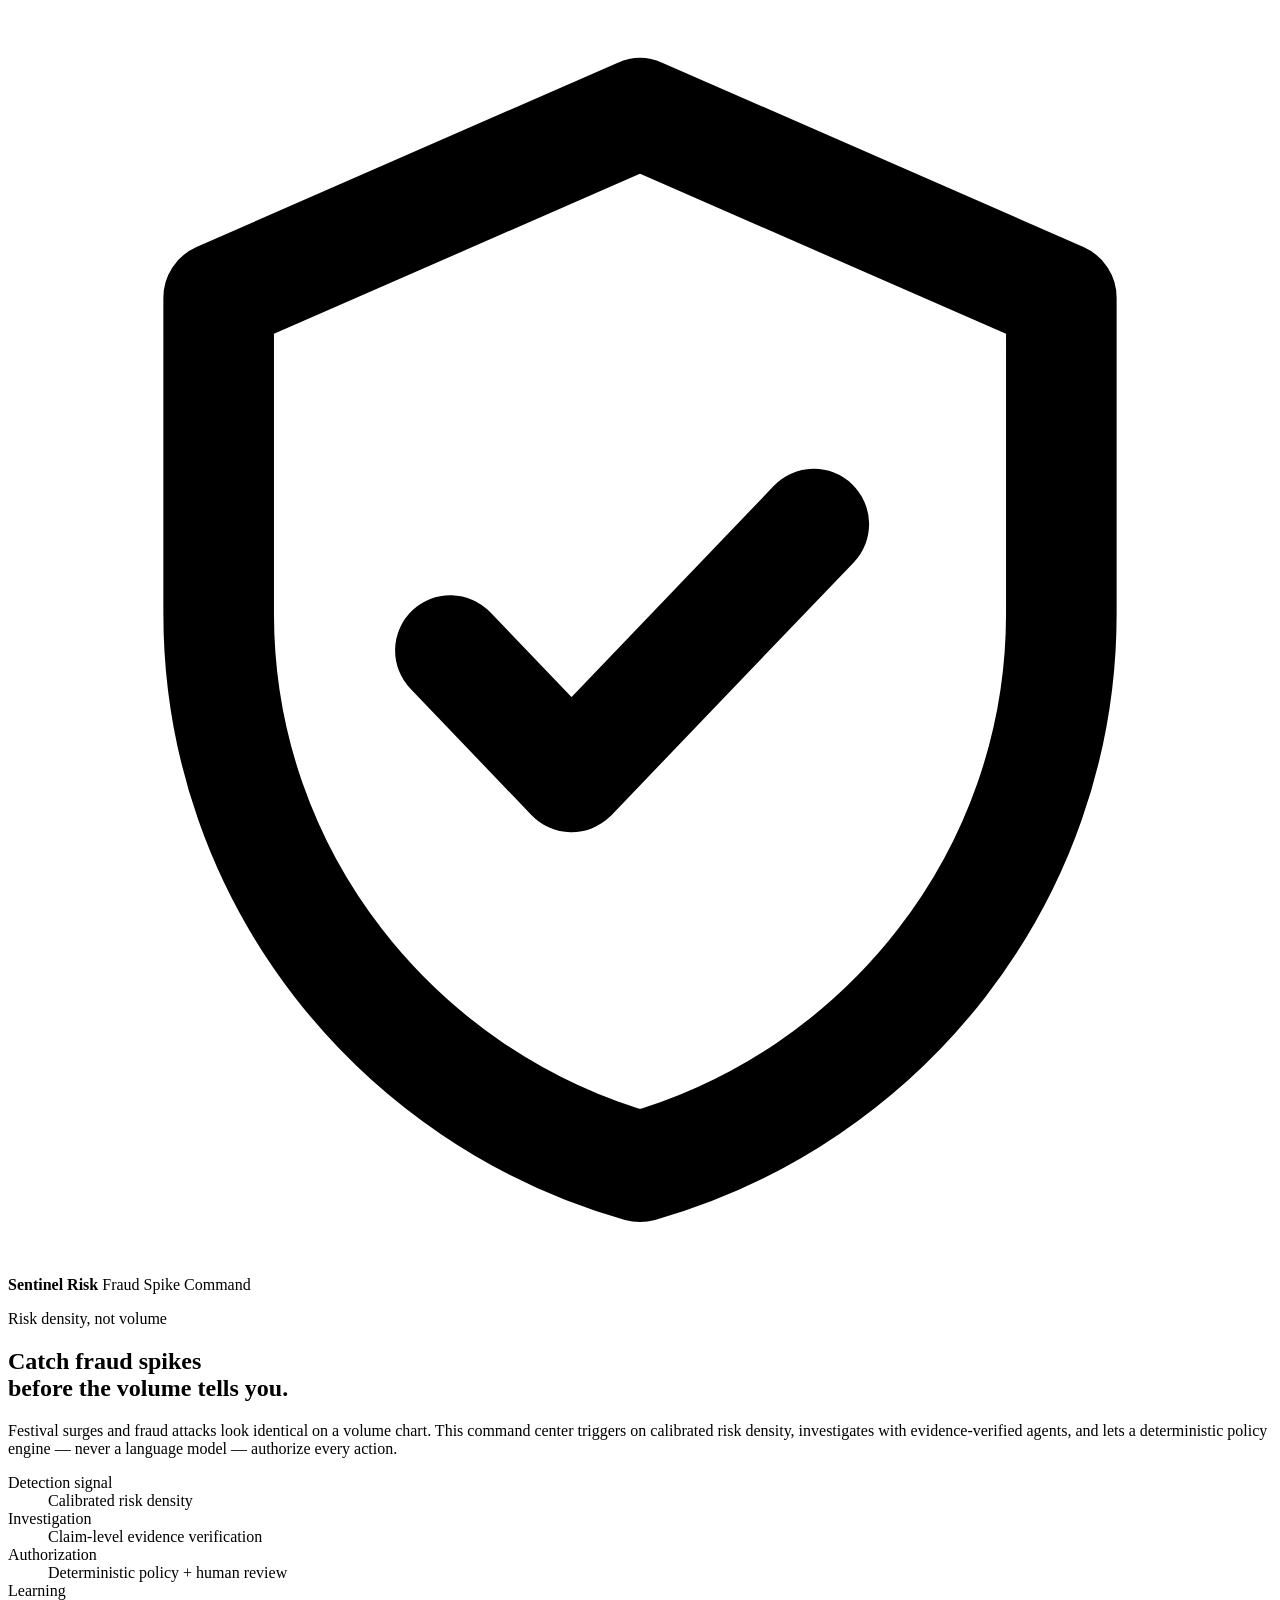
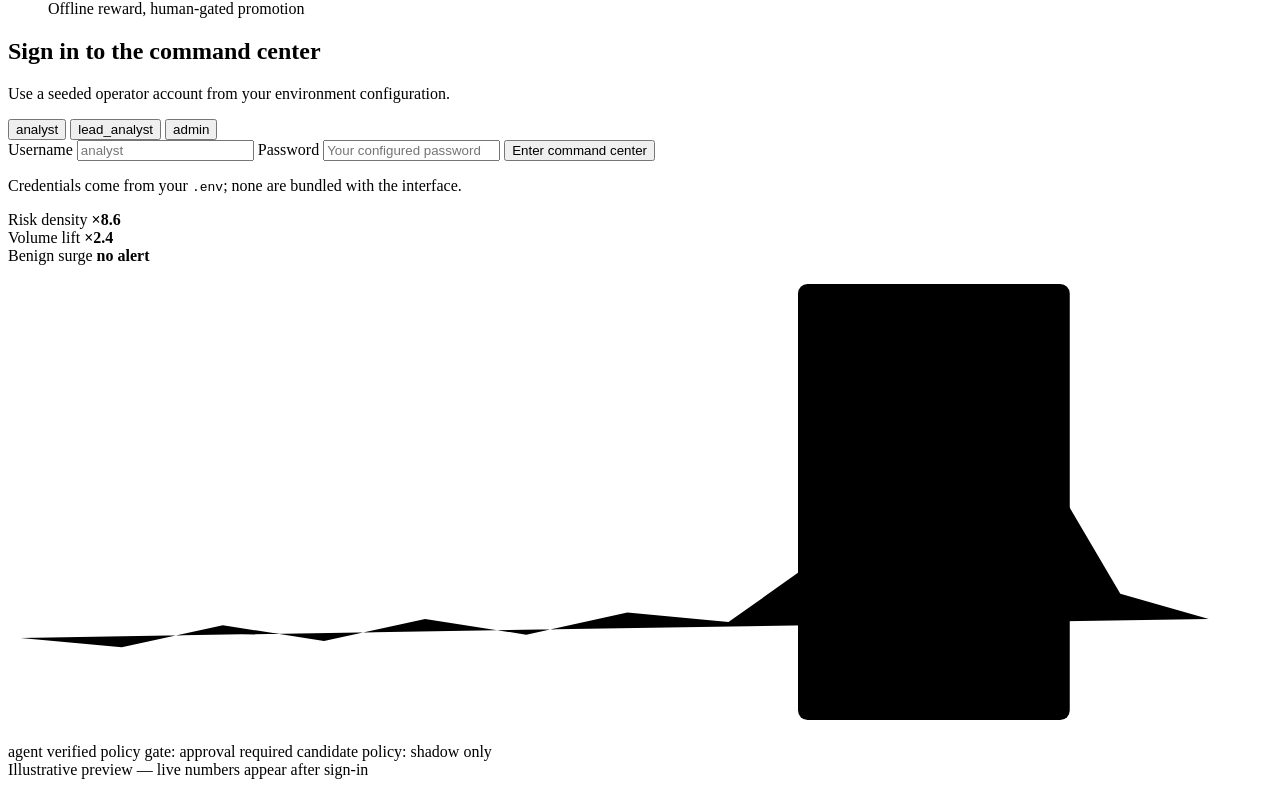
==== frontend/index.html @ 2f359bd4 "first commit" ====
<!doctype html>
<html lang="en">
  <head>
    <meta charset="utf-8" />
    <meta name="viewport" content="width=device-width, initial-scale=1" />
    <title>Sentinel Risk — Multi-Agentic Fraud Spike Detection</title>
    <meta
      name="description"
      content="Risk-density fraud spike detection with evidence-grounded multi-agent investigation and deterministic human-gated response."
    />
    <link rel="stylesheet" href="/css/variables.css" />
    <link rel="stylesheet" href="/css/animations.css" />
    <link rel="stylesheet" href="/css/main.css" />
  </head>
  <body>
    <div class="ambient" aria-hidden="true"></div>

    <main class="landing" id="main">
      <section class="landing__intro">
        <div class="landing__brand anim-fade">
          <span class="brand-mark" aria-hidden="true">
            <svg viewBox="0 0 24 24" fill="none" stroke="currentColor" stroke-width="2.1" stroke-linecap="round" stroke-linejoin="round">
              <path d="M12 2 4 5.5v6c0 5 3.4 9.2 8 10.5 4.6-1.3 8-5.5 8-10.5v-6L12 2Z" />
              <path d="m8.4 12.2 2.3 2.4 4.6-4.8" />
            </svg>
          </span>
          <span class="brand-text">
            <strong>Sentinel Risk</strong>
            <span>Fraud Spike Command</span>
          </span>
        </div>

        <p class="landing__pill anim-rise" style="animation-delay: 60ms">
          <span class="live-dot" aria-hidden="true"></span>
          Risk density, not volume
        </p>

        <h1 class="landing__title anim-rise" style="animation-delay: 110ms">
          Catch fraud spikes<br />
          <span class="grad">before the volume tells you.</span>
        </h1>

        <p class="landing__sub anim-rise" style="animation-delay: 170ms">
          Festival surges and fraud attacks look identical on a volume chart. This command center
          triggers on calibrated risk density, investigates with evidence-verified agents, and lets a
          deterministic policy engine — never a language model — authorize every action.
        </p>

        <dl class="landing__proof stagger">
          <div class="proof-item">
            <dt>Detection signal</dt>
            <dd>Calibrated risk density</dd>
          </div>
          <div class="proof-item">
            <dt>Investigation</dt>
            <dd>Claim-level evidence verification</dd>
          </div>
          <div class="proof-item">
            <dt>Authorization</dt>
            <dd>Deterministic policy + human review</dd>
          </div>
          <div class="proof-item">
            <dt>Learning</dt>
            <dd>Offline reward, human-gated promotion</dd>
          </div>
        </dl>

        <form class="login anim-rise" id="login-form" style="animation-delay: 220ms" novalidate>
          <h2>Sign in to the command center</h2>
          <p>Use a seeded operator account from your environment configuration.</p>

          <div class="login__role" role="group" aria-label="Quick role fill">
            <button type="button" class="role-chip" data-username="analyst" aria-pressed="false">
              analyst
            </button>
            <button type="button" class="role-chip" data-username="lead_analyst" aria-pressed="false">
              lead_analyst
            </button>
            <button type="button" class="role-chip" data-username="admin" aria-pressed="false">
              admin
            </button>
          </div>

          <label class="field">
            <span>Username</span>
            <input id="username" name="username" autocomplete="username" required placeholder="analyst" />
          </label>

          <label class="field">
            <span>Password</span>
            <input
              id="password"
              name="password"
              type="password"
              autocomplete="current-password"
              required
              placeholder="Your configured password"
            />
          </label>

          <button class="btn btn--primary btn--block" type="submit" id="login-submit">
            <span>Enter command center</span>
          </button>

          <p class="landing__note" id="login-status" role="status" aria-live="polite">
            Credentials come from your <code>.env</code>; none are bundled with the interface.
          </p>
        </form>
      </section>

      <section class="showcase" aria-label="Command center preview">
        <video
          id="demo-video"
          poster="/assets/images/preview-poster.svg"
          muted
          loop
          playsinline
          hidden
        >
          <source src="/assets/videos/demo.mp4" type="video/mp4" />
        </video>

        <div class="showcase__fallback" id="showcase-fallback">
          <div class="preview-row">
            <div class="preview-tile">
              <span>Risk density</span>
              <b>&times;8.6</b>
            </div>
            <div class="preview-tile">
              <span>Volume lift</span>
              <b>&times;2.4</b>
            </div>
            <div class="preview-tile">
              <span>Benign surge</span>
              <b>no alert</b>
            </div>
          </div>

          <div class="preview-chart">
            <svg viewBox="0 0 400 150" preserveAspectRatio="none" role="img" aria-label="Illustrative risk density trend with a shaded spike window">
              <rect class="preview-chart__spike" x="250" y="6" width="86" height="138" rx="3" />
              <path
                class="preview-line"
                d="M4 118 L36 121 L68 114 L100 119 L132 112 L164 117 L196 110 L228 113 L252 96 L268 62 L284 38 L300 30 L316 44 L332 70 L352 104 L380 112"
              />
            </svg>
          </div>

          <div class="preview-badges">
            <span class="preview-badge"><span class="live-dot" aria-hidden="true"></span>agent verified</span>
            <span class="preview-badge">policy gate: approval required</span>
            <span class="preview-badge">candidate policy: shadow only</span>
          </div>
        </div>

        <div class="showcase__bar">
          <span class="live-dot" aria-hidden="true"></span>
          <span id="showcase-caption">Illustrative preview — live numbers appear after sign-in</span>
        </div>
      </section>
    </main>

    <div class="toast-stack" id="toast-stack" aria-live="polite" aria-atomic="false"></div>

    <script type="module" src="/js/landing.js"></script>
  </body>
</html>
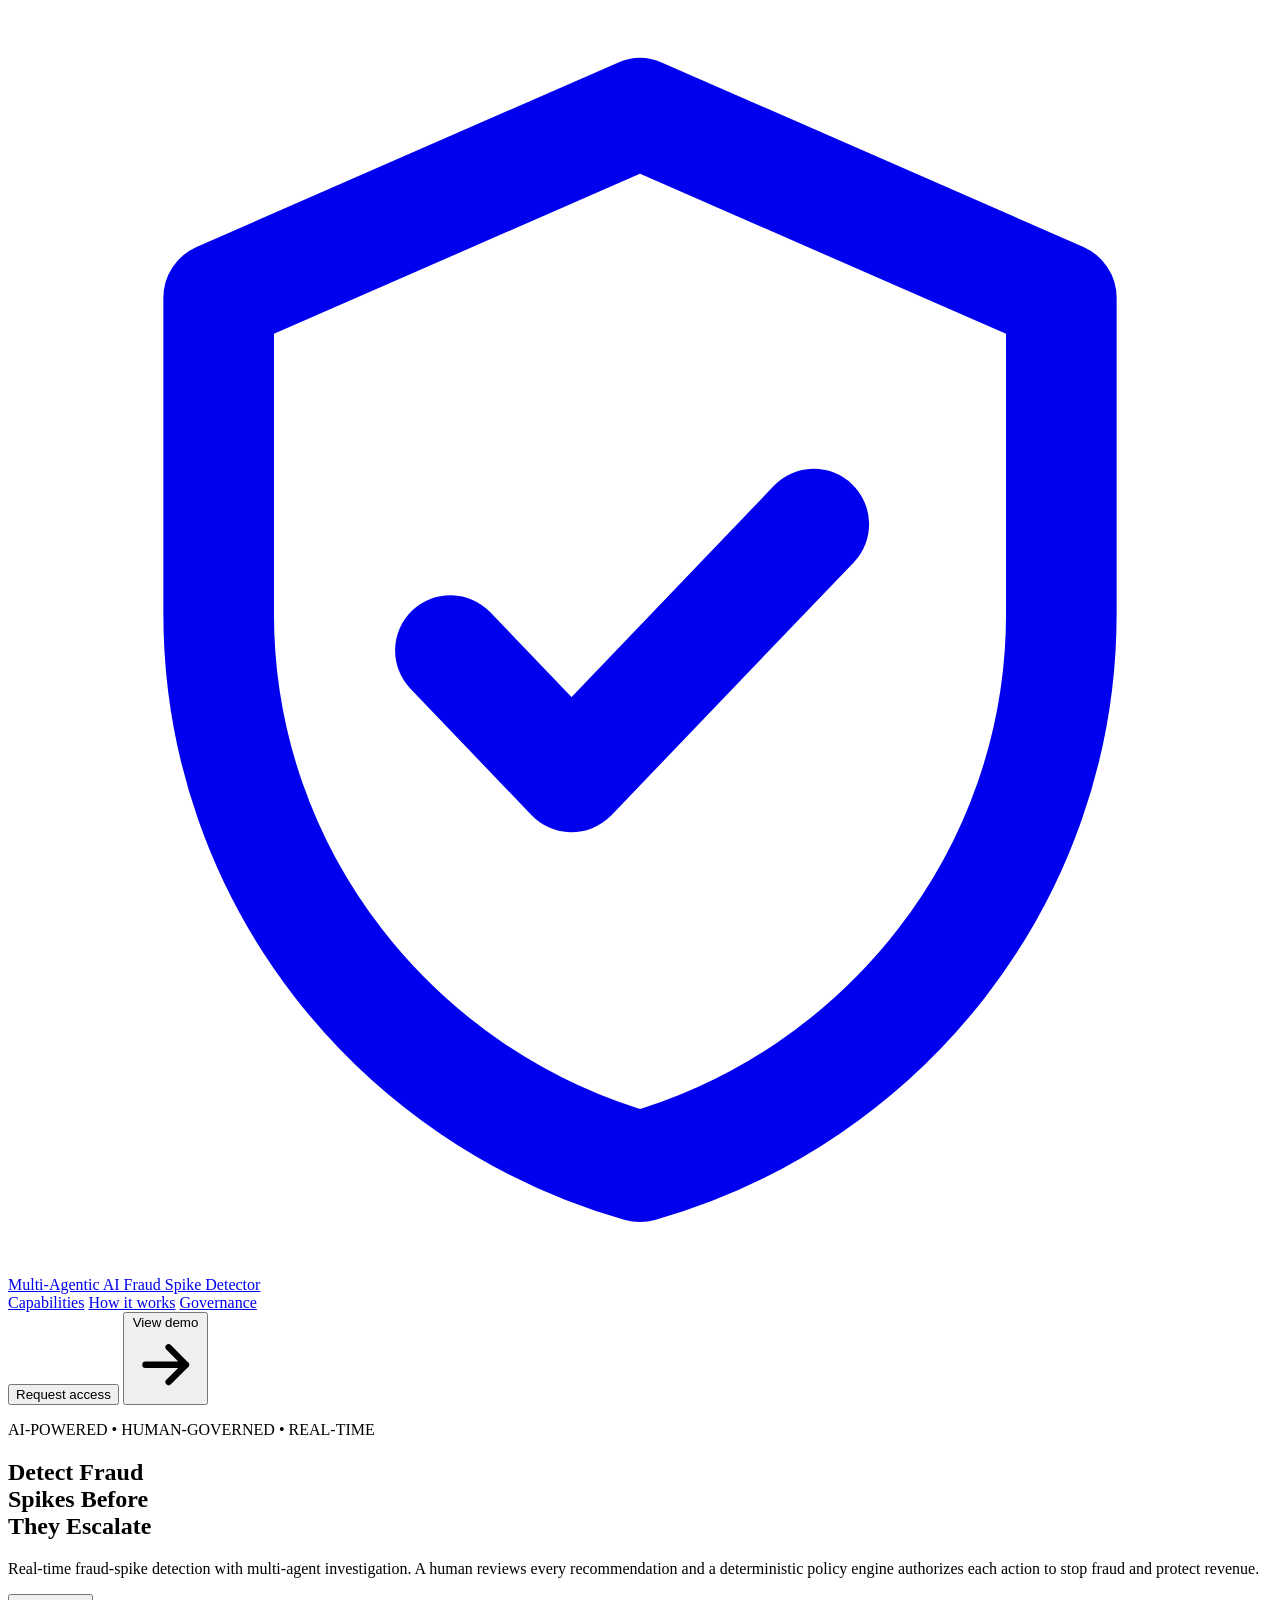
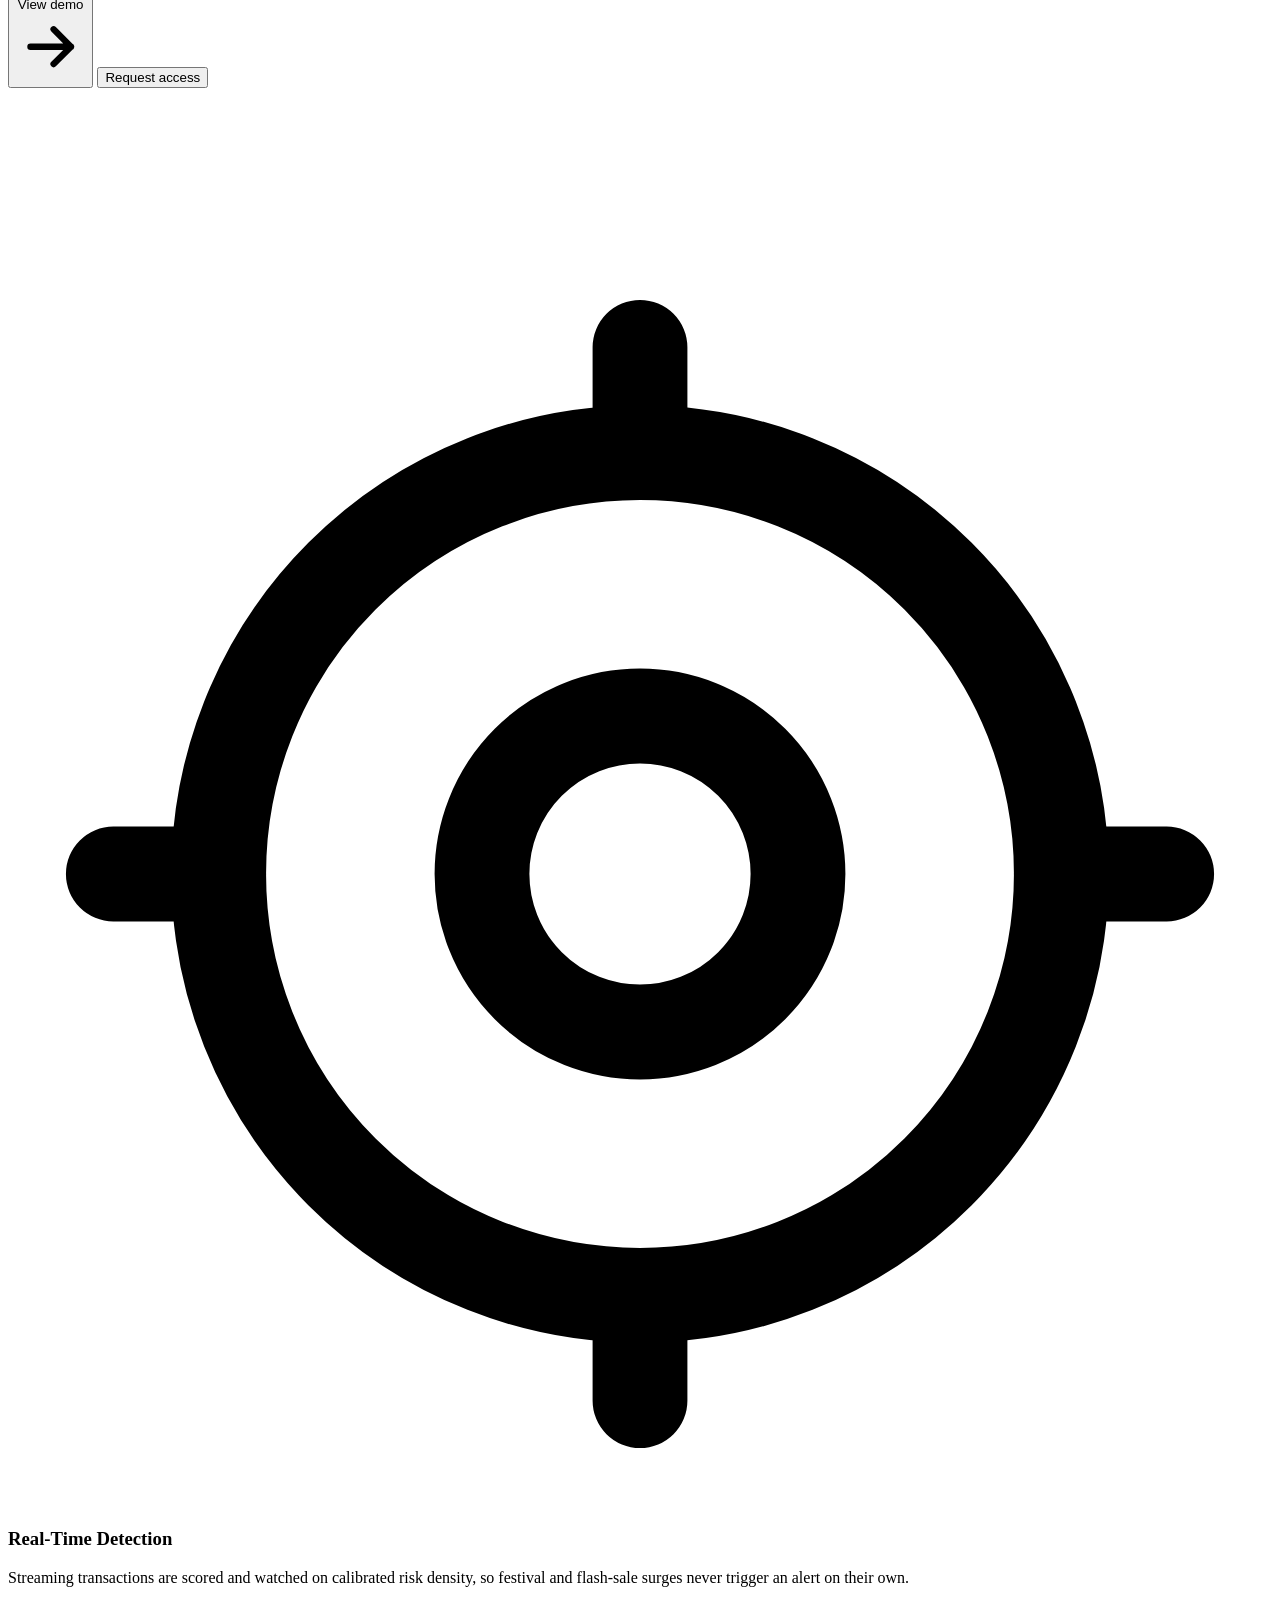
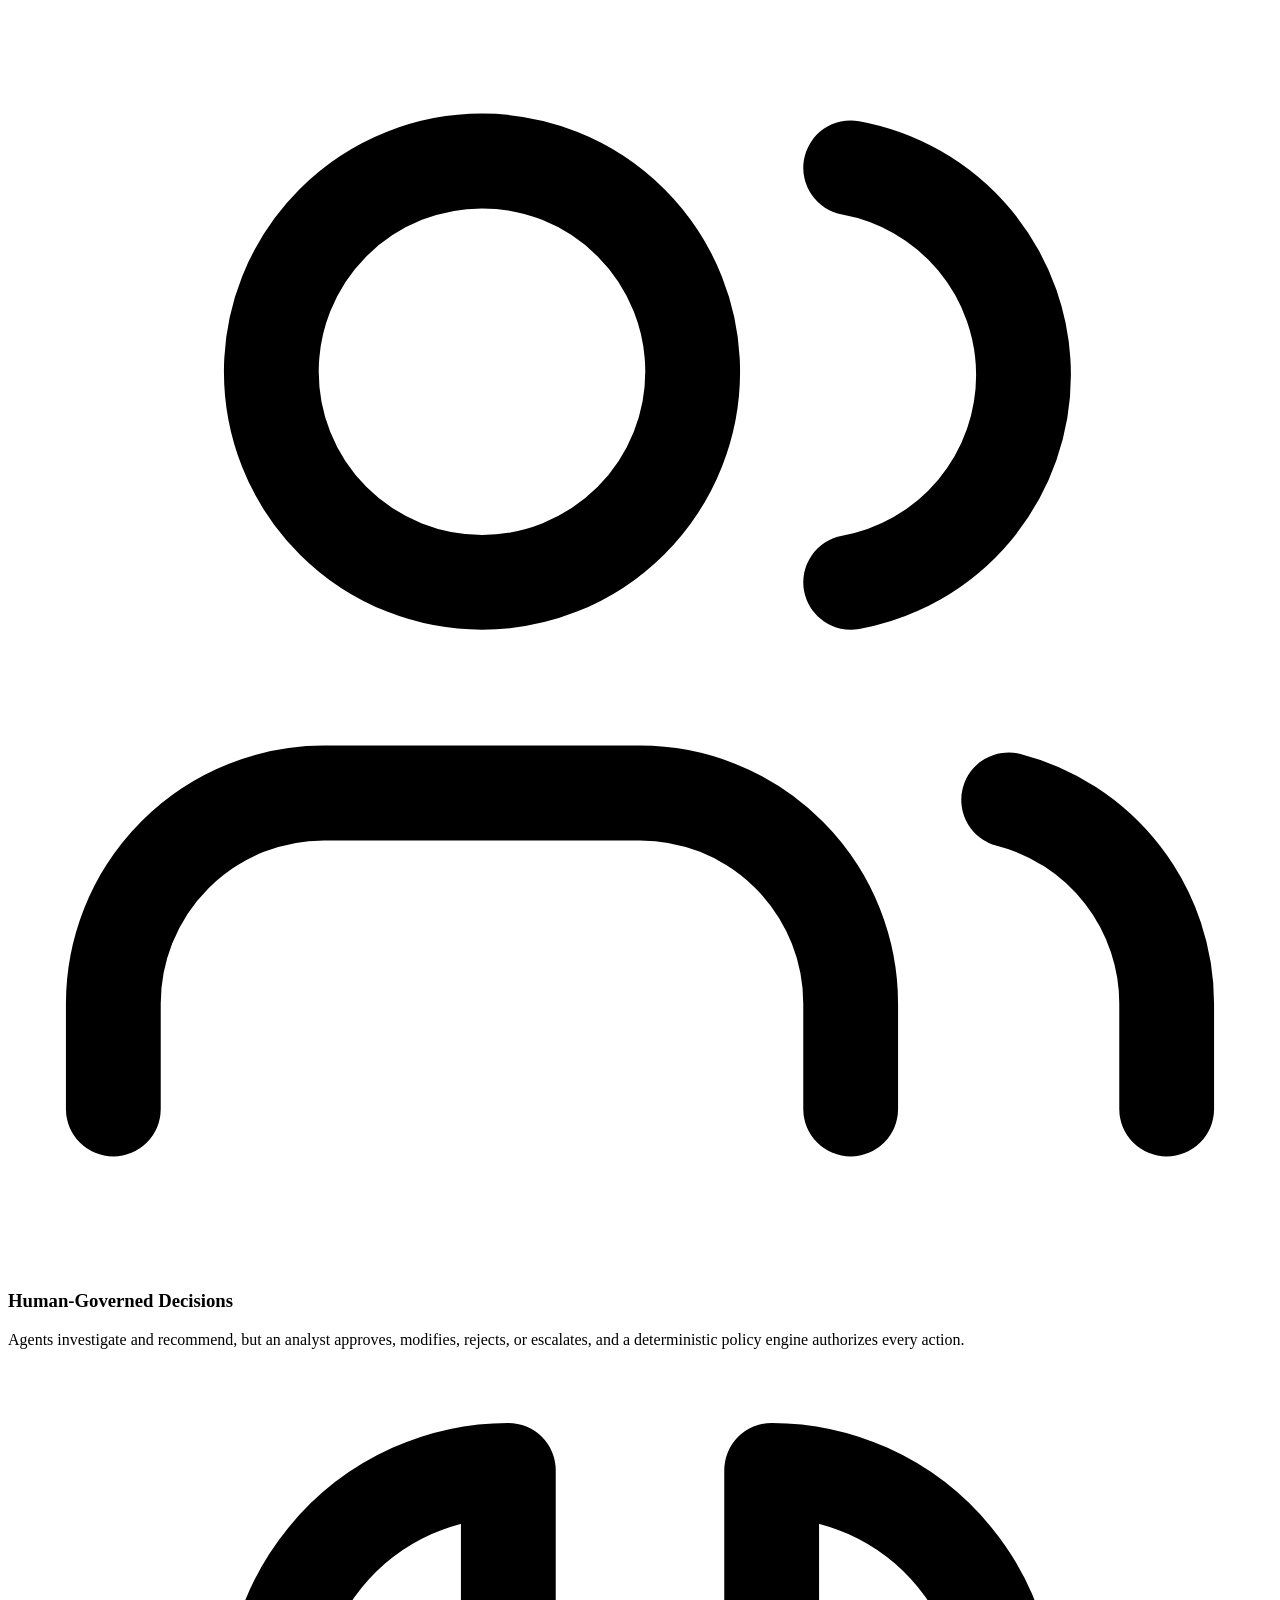
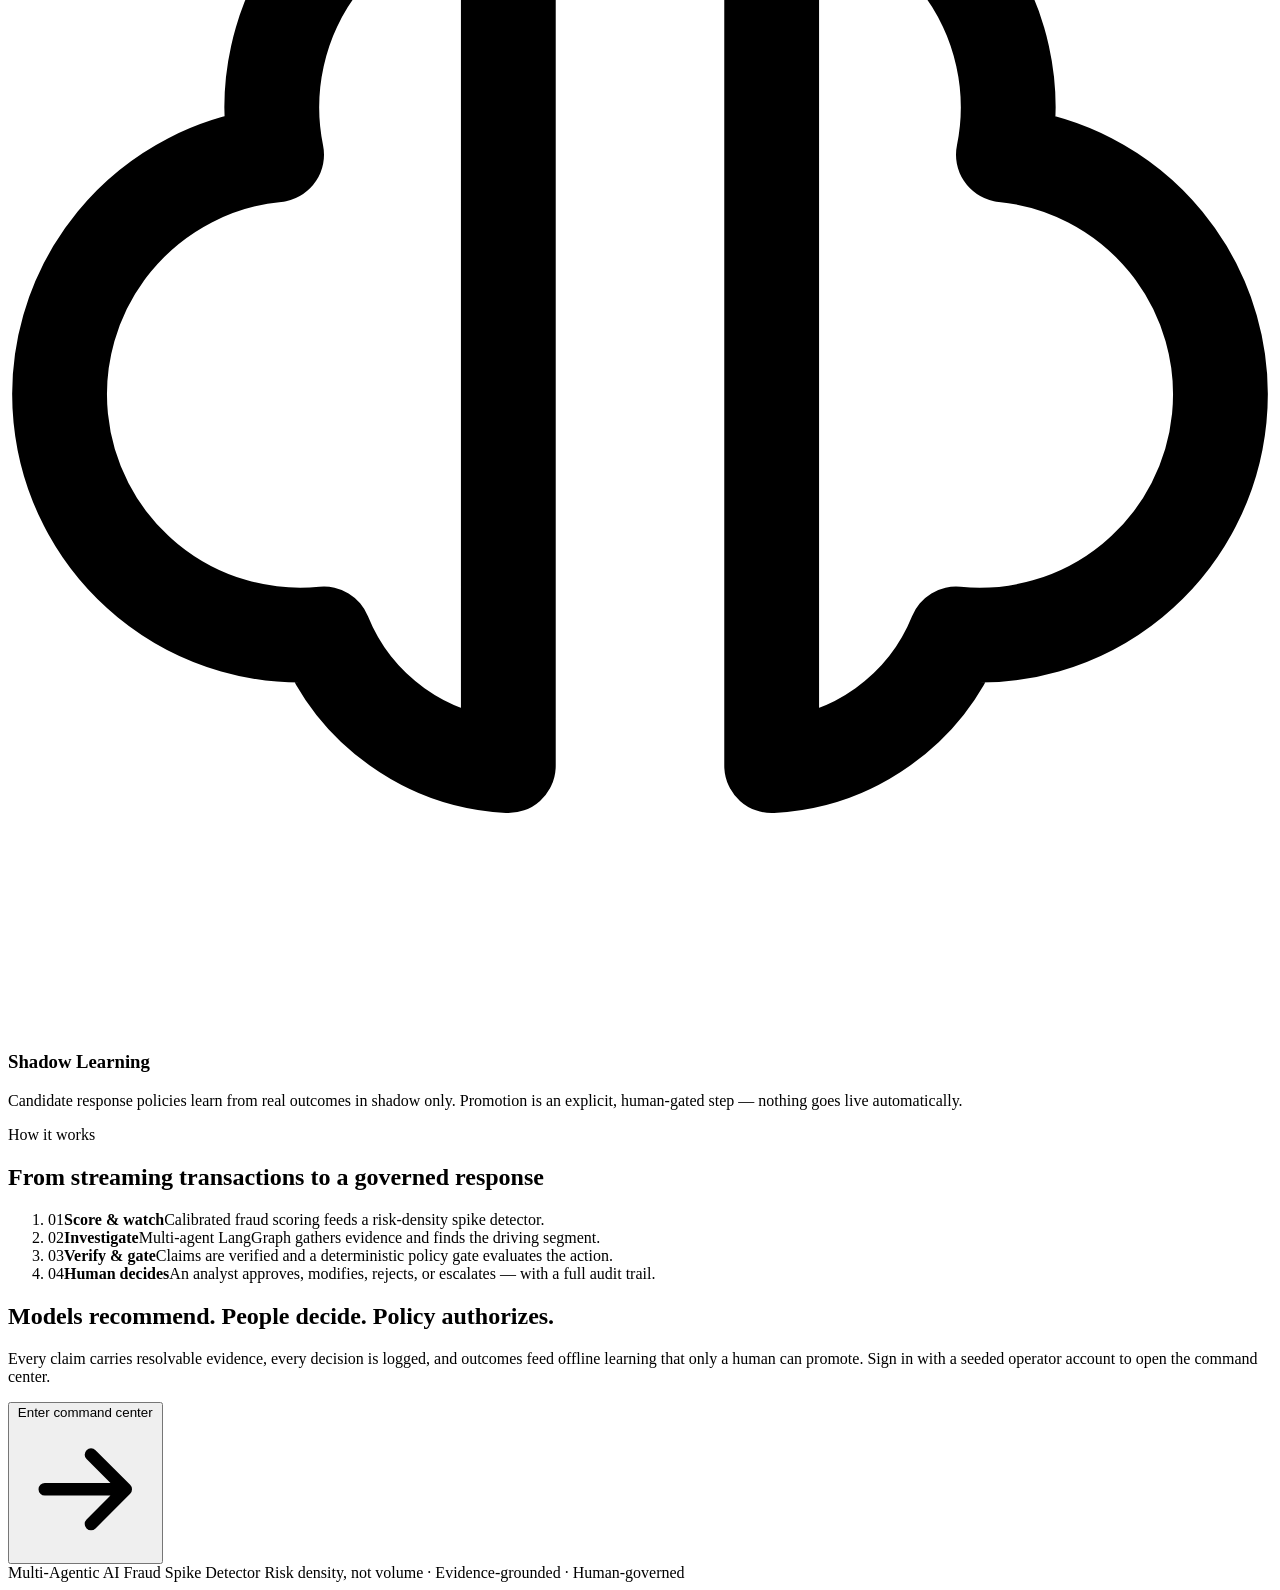
==== commit dc8b600f: "Frontend updated" ====
--- a/frontend/index.html
+++ b/frontend/index.html
@@ -3,10 +3,10 @@
   <head>
     <meta charset="utf-8" />
     <meta name="viewport" content="width=device-width, initial-scale=1" />
-    <title>Sentinel Risk — Multi-Agentic Fraud Spike Detection</title>
+    <title>Multi-Agentic AI Fraud Spike Detector</title>
     <meta
       name="description"
-      content="Risk-density fraud spike detection with evidence-grounded multi-agent investigation and deterministic human-gated response."
+      content="Real-time fraud-spike detection with multi-agent investigation and deterministic, human-governed response. Detection on calibrated risk density, not raw volume."
     />
     <link rel="stylesheet" href="/css/variables.css" />
     <link rel="stylesheet" href="/css/animations.css" />
@@ -15,70 +15,176 @@
   <body>
     <div class="ambient" aria-hidden="true"></div>
 
-    <main class="landing" id="main">
-      <section class="landing__intro">
-        <div class="landing__brand anim-fade">
-          <span class="brand-mark" aria-hidden="true">
-            <svg viewBox="0 0 24 24" fill="none" stroke="currentColor" stroke-width="2.1" stroke-linecap="round" stroke-linejoin="round">
-              <path d="M12 2 4 5.5v6c0 5 3.4 9.2 8 10.5 4.6-1.3 8-5.5 8-10.5v-6L12 2Z" />
-              <path d="m8.4 12.2 2.3 2.4 4.6-4.8" />
+    <header class="nav anim-fade">
+      <a class="nav__brand" href="#top">
+        <span class="brand-mark" aria-hidden="true">
+          <svg viewBox="0 0 24 24" fill="none" stroke="currentColor" stroke-width="2.1" stroke-linecap="round" stroke-linejoin="round">
+            <path d="M12 2 4 5.5v6c0 5 3.4 9.2 8 10.5 4.6-1.3 8-5.5 8-10.5v-6L12 2Z" />
+            <path d="m8.4 12.2 2.3 2.4 4.6-4.8" />
+          </svg>
+        </span>
+        <span class="nav__title">Multi-Agentic AI Fraud Spike Detector</span>
+      </a>
+
+      <nav class="nav__links" aria-label="Primary">
+        <a href="#capabilities">Capabilities</a>
+        <a href="#how">How it works</a>
+        <a href="#governance">Governance</a>
+      </nav>
+
+      <div class="nav__actions">
+        <button type="button" class="btn btn--ghost" data-open-signin>Request access</button>
+        <button type="button" class="btn btn--primary" data-open-signin>
+          <span>View demo</span>
+          <svg viewBox="0 0 24 24" fill="none" stroke="currentColor" stroke-width="2.2" stroke-linecap="round" stroke-linejoin="round" aria-hidden="true">
+            <path d="M5 12h14M13 6l6 6-6 6" />
+          </svg>
+        </button>
+      </div>
+    </header>
+
+    <main class="landing" id="top">
+      <section class="hero">
+        <div class="hero__copy">
+          <p class="hero__eyebrow anim-rise">
+            <span class="dot" aria-hidden="true"></span> AI-POWERED
+            <span class="sep" aria-hidden="true">•</span> HUMAN-GOVERNED
+            <span class="sep" aria-hidden="true">•</span> REAL-TIME
+          </p>
+
+          <h1 class="hero__title anim-rise" style="animation-delay: 80ms">
+            Detect Fraud<br />
+            Spikes Before<br />
+            They <span class="grad">Escalate</span>
+          </h1>
+
+          <p class="hero__sub anim-rise" style="animation-delay: 150ms">
+            Real-time fraud-spike detection with multi-agent investigation. A human reviews every
+            recommendation and a deterministic policy engine authorizes each action to stop fraud
+            and protect revenue.
+          </p>
+
+          <div class="hero__cta anim-rise" style="animation-delay: 220ms">
+            <button type="button" class="btn btn--primary btn--lg" data-open-signin>
+              <span>View demo</span>
+              <svg viewBox="0 0 24 24" fill="none" stroke="currentColor" stroke-width="2.2" stroke-linecap="round" stroke-linejoin="round" aria-hidden="true">
+                <path d="M5 12h14M13 6l6 6-6 6" />
+              </svg>
+            </button>
+            <button type="button" class="btn btn--ghost btn--lg" data-open-signin>Request access</button>
+          </div>
+        </div>
+
+        <div class="hero__panel anim-scale" style="animation-delay: 120ms">
+          <div class="preview">
+            <video
+              id="demo-video"
+              class="preview__video"
+              poster="/assets/images/preview-poster.svg"
+              autoplay
+              muted
+              loop
+              playsinline
+              preload="auto"
+            >
+              <source src="/assets/videos/ui_animation.mp4" type="video/mp4" />
+            </video>
+          </div>
+        </div>
+      </section>
+
+      <section class="cards" id="capabilities" aria-label="Capabilities">
+        <article class="card stagger-card">
+          <span class="card__icon" aria-hidden="true">
+            <svg viewBox="0 0 24 24" fill="none" stroke="currentColor" stroke-width="1.8" stroke-linecap="round" stroke-linejoin="round">
+              <circle cx="12" cy="12" r="3" /><circle cx="12" cy="12" r="8" /><path d="M12 2v2M12 20v2M2 12h2M20 12h2" />
             </svg>
           </span>
-          <span class="brand-text">
-            <strong>Sentinel Risk</strong>
-            <span>Fraud Spike Command</span>
+          <h3>Real-Time Detection</h3>
+          <p>
+            Streaming transactions are scored and watched on calibrated risk density, so festival
+            and flash-sale surges never trigger an alert on their own.
+          </p>
+        </article>
+
+        <article class="card stagger-card" style="--card-delay: 90ms">
+          <span class="card__icon" aria-hidden="true">
+            <svg viewBox="0 0 24 24" fill="none" stroke="currentColor" stroke-width="1.8" stroke-linecap="round" stroke-linejoin="round">
+              <path d="M16 21v-2a4 4 0 0 0-4-4H6a4 4 0 0 0-4 4v2" /><circle cx="9" cy="7" r="4" /><path d="M22 21v-2a4 4 0 0 0-3-3.87M16 3.13A4 4 0 0 1 16 11" />
+            </svg>
           </span>
+          <h3>Human-Governed Decisions</h3>
+          <p>
+            Agents investigate and recommend, but an analyst approves, modifies, rejects, or
+            escalates, and a deterministic policy engine authorizes every action.
+          </p>
+        </article>
+
+        <article class="card stagger-card" style="--card-delay: 180ms">
+          <span class="card__icon" aria-hidden="true">
+            <svg viewBox="0 0 24 24" fill="none" stroke="currentColor" stroke-width="1.8" stroke-linecap="round" stroke-linejoin="round">
+              <path d="M9.5 2a4.5 4.5 0 0 0-4.4 5.4A4.5 4.5 0 0 0 6 16.5a4 4 0 0 0 3.5 2.5V2Z" /><path d="M14.5 2a4.5 4.5 0 0 1 4.4 5.4A4.5 4.5 0 0 1 18 16.5a4 4 0 0 1-3.5 2.5V2Z" />
+            </svg>
+          </span>
+          <h3>Shadow Learning</h3>
+          <p>
+            Candidate response policies learn from real outcomes in shadow only. Promotion is an
+            explicit, human-gated step — nothing goes live automatically.
+          </p>
+        </article>
+      </section>
+
+      <section class="workflow" id="how" aria-label="How it works">
+        <p class="section-eyebrow">How it works</p>
+        <h2 class="section-title">From streaming transactions to a governed response</h2>
+        <ol class="workflow__steps stagger">
+          <li><span class="workflow__num">01</span><b>Score &amp; watch</b><span>Calibrated fraud scoring feeds a risk-density spike detector.</span></li>
+          <li><span class="workflow__num">02</span><b>Investigate</b><span>Multi-agent LangGraph gathers evidence and finds the driving segment.</span></li>
+          <li><span class="workflow__num">03</span><b>Verify &amp; gate</b><span>Claims are verified and a deterministic policy gate evaluates the action.</span></li>
+          <li><span class="workflow__num">04</span><b>Human decides</b><span>An analyst approves, modifies, rejects, or escalates — with a full audit trail.</span></li>
+        </ol>
+      </section>
+
+      <section class="closer" id="governance">
+        <div class="closer__card">
+          <h2>Models recommend. People decide. Policy authorizes.</h2>
+          <p>
+            Every claim carries resolvable evidence, every decision is logged, and outcomes feed
+            offline learning that only a human can promote. Sign in with a seeded operator account to
+            open the command center.
+          </p>
+          <button type="button" class="btn btn--primary btn--lg" data-open-signin>
+            <span>Enter command center</span>
+            <svg viewBox="0 0 24 24" fill="none" stroke="currentColor" stroke-width="2.2" stroke-linecap="round" stroke-linejoin="round" aria-hidden="true">
+              <path d="M5 12h14M13 6l6 6-6 6" />
+            </svg>
+          </button>
         </div>
-
-        <p class="landing__pill anim-rise" style="animation-delay: 60ms">
-          <span class="live-dot" aria-hidden="true"></span>
-          Risk density, not volume
-        </p>
-
-        <h1 class="landing__title anim-rise" style="animation-delay: 110ms">
-          Catch fraud spikes<br />
-          <span class="grad">before the volume tells you.</span>
-        </h1>
-
-        <p class="landing__sub anim-rise" style="animation-delay: 170ms">
-          Festival surges and fraud attacks look identical on a volume chart. This command center
-          triggers on calibrated risk density, investigates with evidence-verified agents, and lets a
-          deterministic policy engine — never a language model — authorize every action.
-        </p>
-
-        <dl class="landing__proof stagger">
-          <div class="proof-item">
-            <dt>Detection signal</dt>
-            <dd>Calibrated risk density</dd>
-          </div>
-          <div class="proof-item">
-            <dt>Investigation</dt>
-            <dd>Claim-level evidence verification</dd>
-          </div>
-          <div class="proof-item">
-            <dt>Authorization</dt>
-            <dd>Deterministic policy + human review</dd>
-          </div>
-          <div class="proof-item">
-            <dt>Learning</dt>
-            <dd>Offline reward, human-gated promotion</dd>
-          </div>
-        </dl>
-
-        <form class="login anim-rise" id="login-form" style="animation-delay: 220ms" novalidate>
-          <h2>Sign in to the command center</h2>
+      </section>
+
+      <footer class="landing__footer">
+        <span>Multi-Agentic AI Fraud Spike Detector</span>
+        <span>Risk density, not volume · Evidence-grounded · Human-governed</span>
+      </footer>
+    </main>
+
+    <div class="modal" id="signin-modal" hidden>
+      <div class="modal__scrim" data-close-signin></div>
+      <div class="modal__card anim-scale" role="dialog" aria-modal="true" aria-labelledby="signin-title">
+        <button type="button" class="modal__close" data-close-signin aria-label="Close sign in">
+          <svg viewBox="0 0 24 24" fill="none" stroke="currentColor" stroke-width="2" stroke-linecap="round" stroke-linejoin="round" aria-hidden="true">
+            <path d="M18 6 6 18M6 6l12 12" />
+          </svg>
+        </button>
+
+        <form class="login" id="login-form" novalidate>
+          <h2 id="signin-title">Sign in to the command center</h2>
           <p>Use a seeded operator account from your environment configuration.</p>
 
           <div class="login__role" role="group" aria-label="Quick role fill">
-            <button type="button" class="role-chip" data-username="analyst" aria-pressed="false">
-              analyst
-            </button>
-            <button type="button" class="role-chip" data-username="lead_analyst" aria-pressed="false">
-              lead_analyst
-            </button>
-            <button type="button" class="role-chip" data-username="admin" aria-pressed="false">
-              admin
-            </button>
+            <button type="button" class="role-chip" data-role="analyst" aria-pressed="false">analyst</button>
+            <button type="button" class="role-chip" data-role="lead_analyst" aria-pressed="false">lead_analyst</button>
+            <button type="button" class="role-chip" data-role="admin" aria-pressed="false">admin</button>
           </div>
 
           <label class="field">
@@ -106,59 +212,8 @@
             Credentials come from your <code>.env</code>; none are bundled with the interface.
           </p>
         </form>
-      </section>
-
-      <section class="showcase" aria-label="Command center preview">
-        <video
-          id="demo-video"
-          poster="/assets/images/preview-poster.svg"
-          muted
-          loop
-          playsinline
-          hidden
-        >
-          <source src="/assets/videos/demo.mp4" type="video/mp4" />
-        </video>
-
-        <div class="showcase__fallback" id="showcase-fallback">
-          <div class="preview-row">
-            <div class="preview-tile">
-              <span>Risk density</span>
-              <b>&times;8.6</b>
-            </div>
-            <div class="preview-tile">
-              <span>Volume lift</span>
-              <b>&times;2.4</b>
-            </div>
-            <div class="preview-tile">
-              <span>Benign surge</span>
-              <b>no alert</b>
-            </div>
-          </div>
-
-          <div class="preview-chart">
-            <svg viewBox="0 0 400 150" preserveAspectRatio="none" role="img" aria-label="Illustrative risk density trend with a shaded spike window">
-              <rect class="preview-chart__spike" x="250" y="6" width="86" height="138" rx="3" />
-              <path
-                class="preview-line"
-                d="M4 118 L36 121 L68 114 L100 119 L132 112 L164 117 L196 110 L228 113 L252 96 L268 62 L284 38 L300 30 L316 44 L332 70 L352 104 L380 112"
-              />
-            </svg>
-          </div>
-
-          <div class="preview-badges">
-            <span class="preview-badge"><span class="live-dot" aria-hidden="true"></span>agent verified</span>
-            <span class="preview-badge">policy gate: approval required</span>
-            <span class="preview-badge">candidate policy: shadow only</span>
-          </div>
-        </div>
-
-        <div class="showcase__bar">
-          <span class="live-dot" aria-hidden="true"></span>
-          <span id="showcase-caption">Illustrative preview — live numbers appear after sign-in</span>
-        </div>
-      </section>
-    </main>
+      </div>
+    </div>
 
     <div class="toast-stack" id="toast-stack" aria-live="polite" aria-atomic="false"></div>
 
